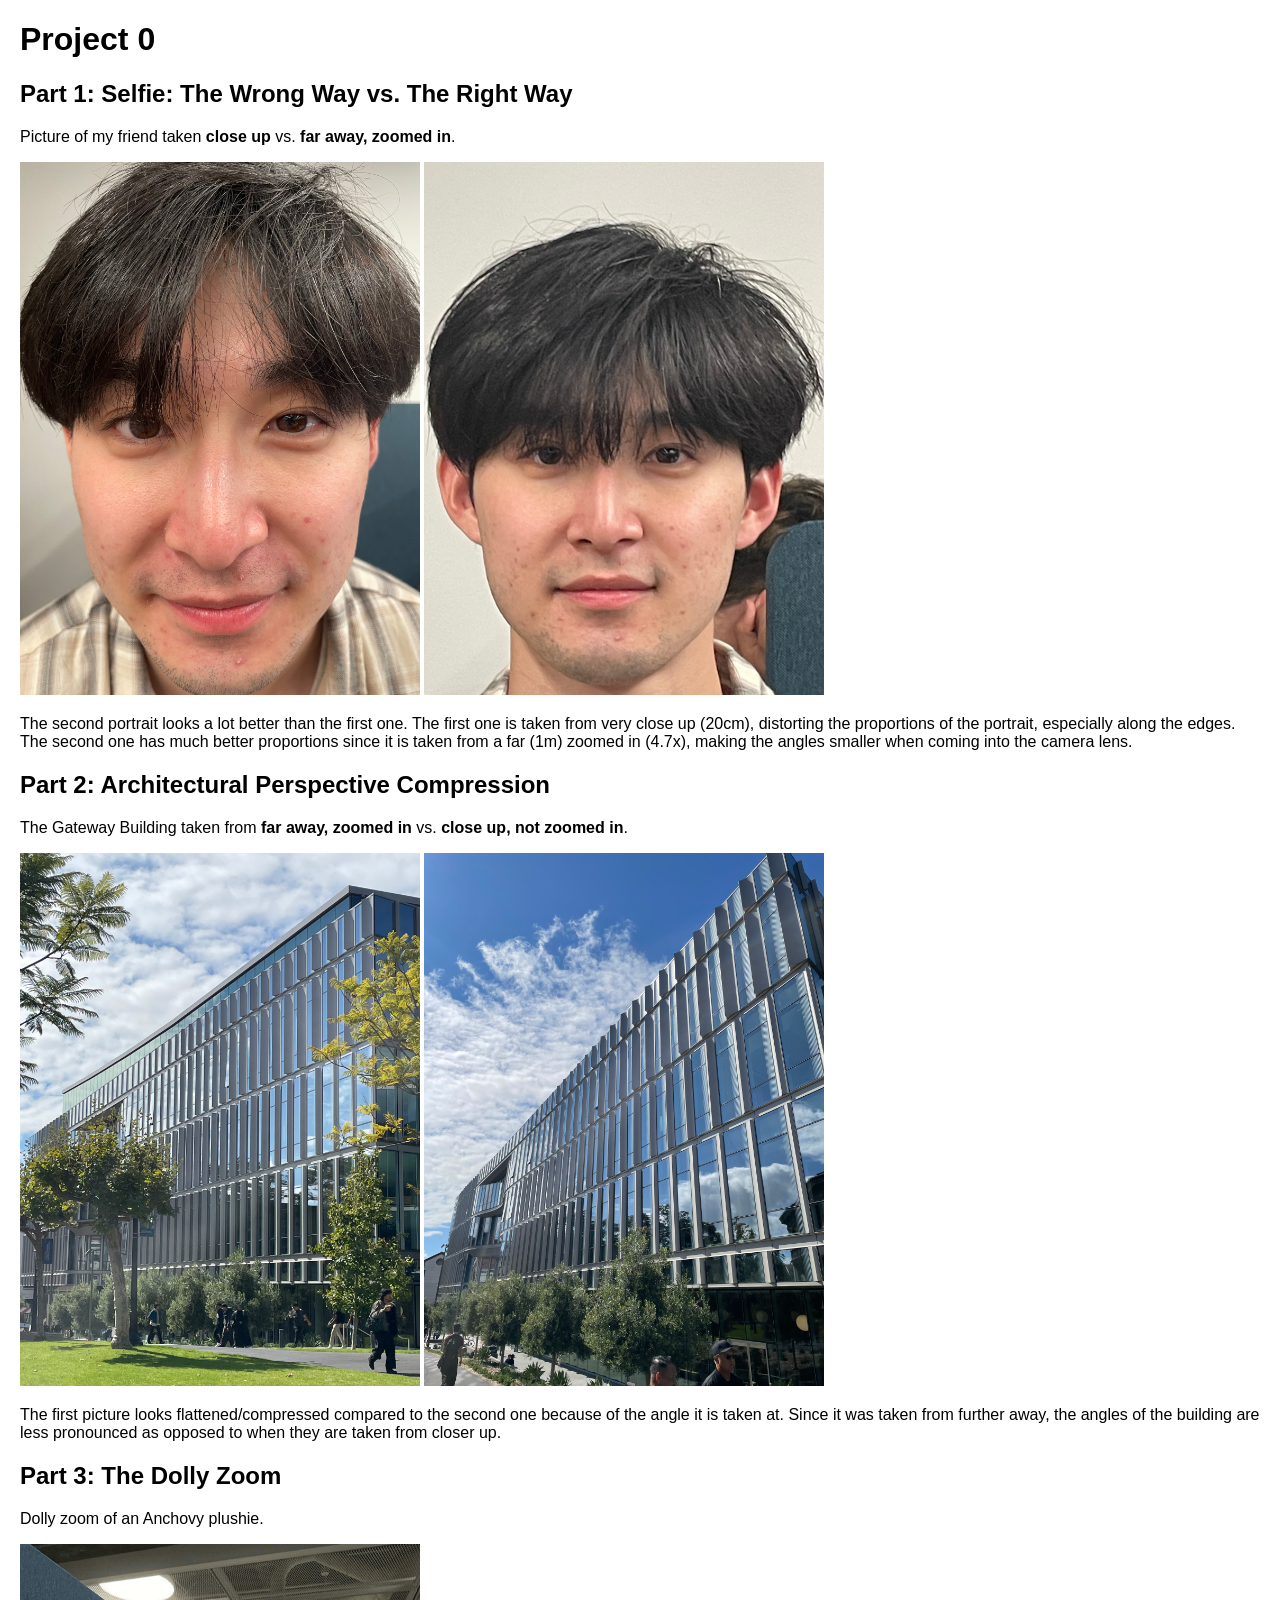
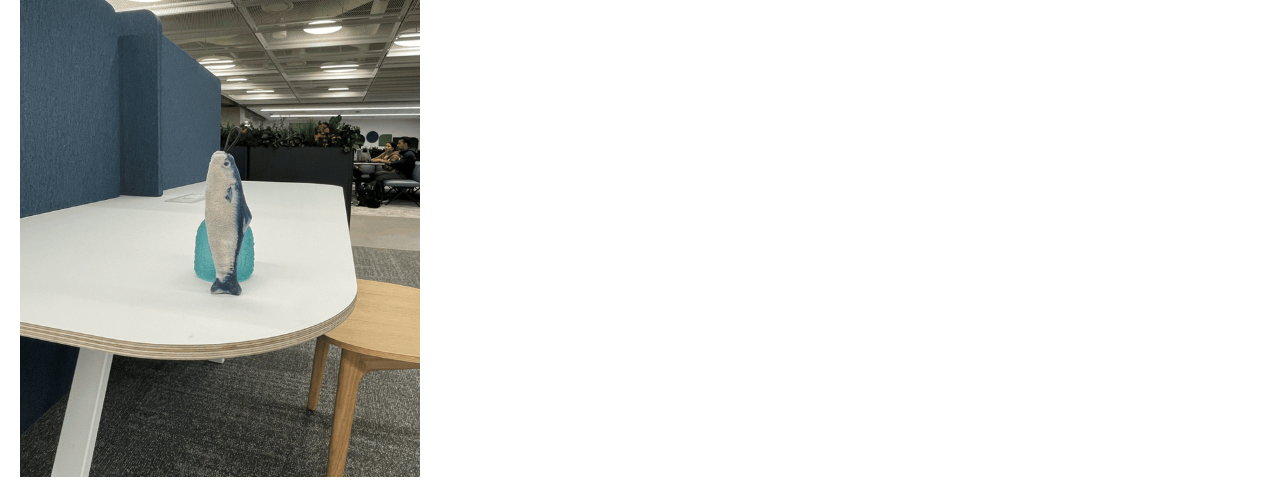
==== 0/index.html @ 537ea2cf "[proj0] Add images for all 3 parts" ====
<!DOCTYPE html>
<html>
<head>
    <title>Project 0</title>
    <style>
        body {
            font-family: Arial, sans-serif;
            margin: 20px;
        }
    </style>
</head>
<body>
    <h1>Project 0</h1>
    <h2>Part 1: Selfie: The Wrong Way vs. The Right Way</h2>
        <p>Picture of my friend taken <b>close up</b> vs. <b>far away, zoomed in</b>.</p>
        <img src="part-1-close-up.jpg" alt="Selfie up close" width="400">
        <img src="part-1-far-zoomed.jpg" alt="Selfie far away" width="400">
        <p>The second portrait looks a lot better than the first one. The first one is taken from very close up (20cm), distorting the proportions of the portrait, especially along the edges. The second one has much better proportions since it is taken from a far (1m) zoomed in (4.7x), making the angles smaller when coming into the camera lens.</p>
    <h2>Part 2: Architectural Perspective Compression</h2>
        <p>The Gateway Building taken from <b>far away, zoomed in</b> vs. <b>close up, not zoomed in</b>.</p>
        <img src="part-2-far-zoomed.jpg" alt="Gateway far away" width="400">
        <img src="part-2-near-wide.jpg" alt="Gateway up close" width="400">
        <p>The first picture looks flattened/compressed compared to the second one because of the angle it is taken at. Since it was taken from further away, the angles of the building are less pronounced as opposed to when they are taken from closer up.</p>
    <h2>Part 3: The Dolly Zoom</h2>
        <p>Dolly zoom of an Anchovy plushie.</p>
        <img src="part-3-dolly-zoom.gif" alt="Anchovy plushie dolly zoom" width="400">
</body>
</html>
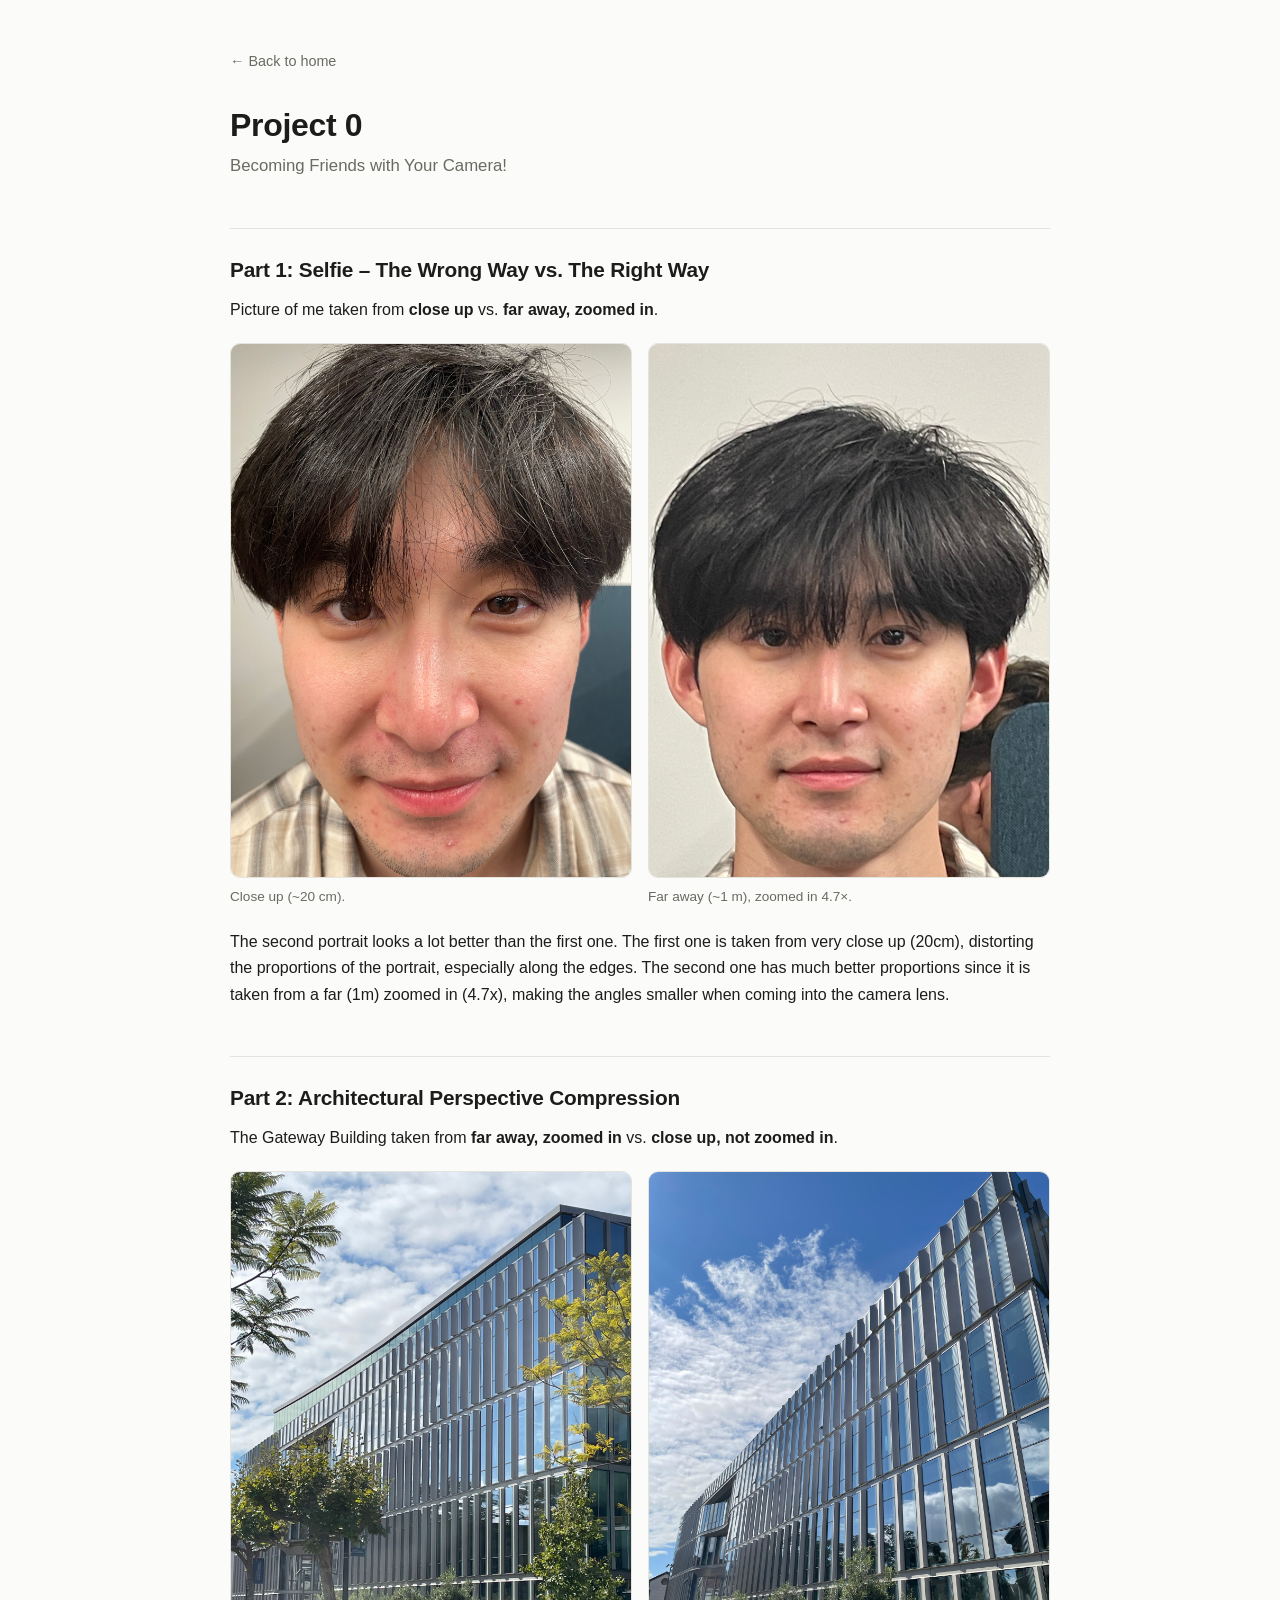
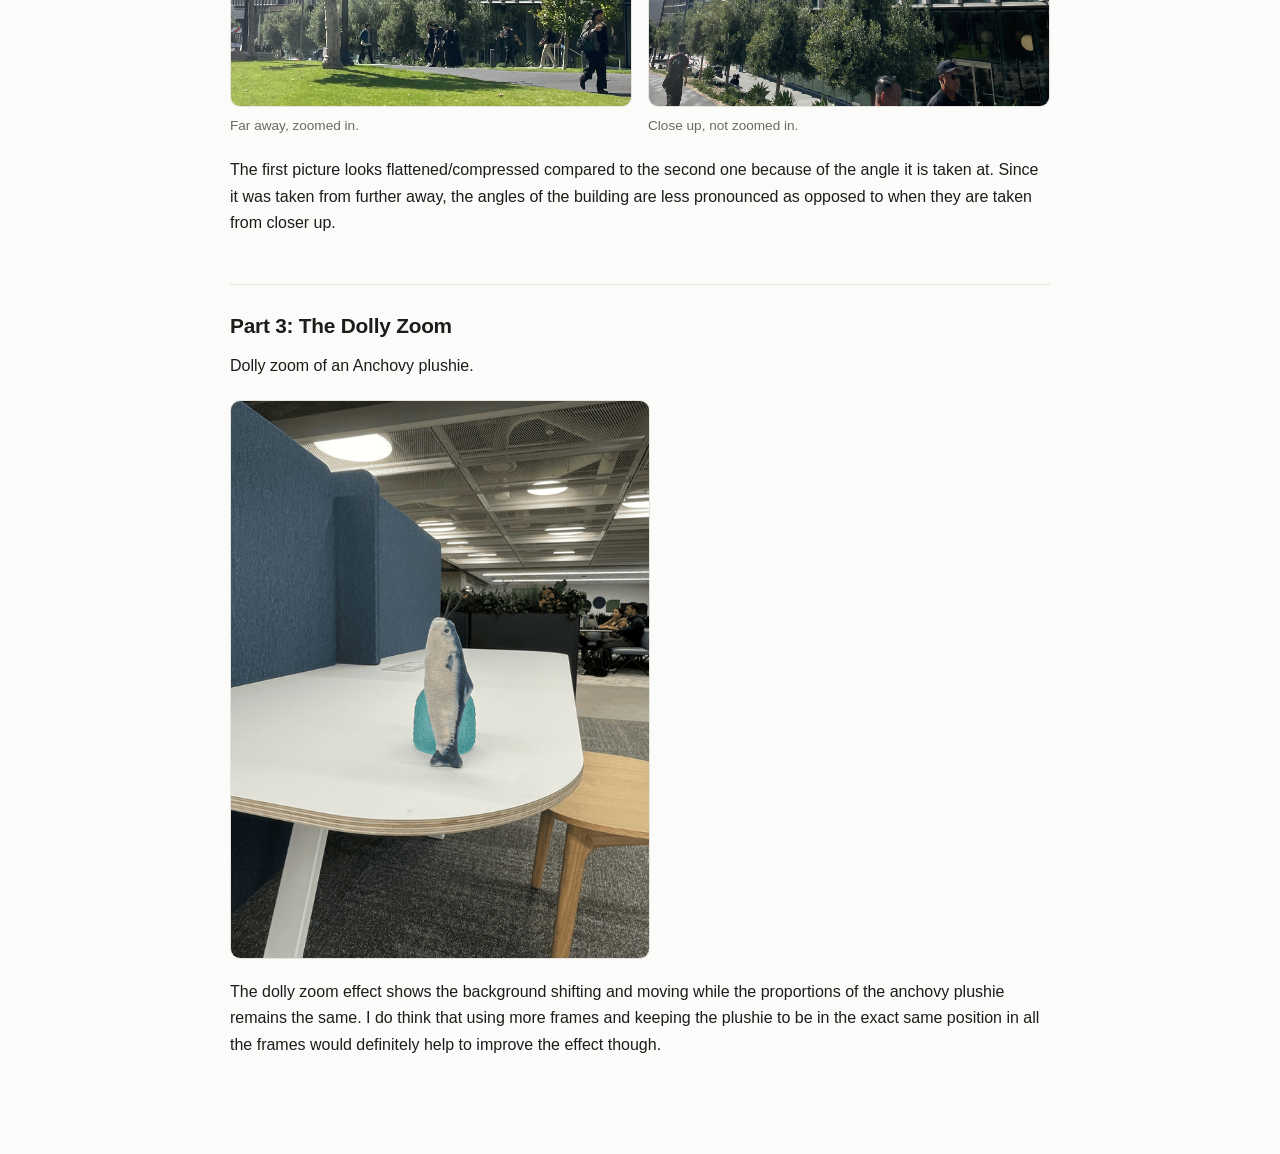
==== commit d1c1d0bc: "[proj0] Add styling for website" ====
--- a/0/index.html
+++ b/0/index.html
@@ -1,28 +1,52 @@
 <!DOCTYPE html>
-<html>
+<html lang="en">
 <head>
-    <title>Project 0</title>
-    <style>
-        body {
-            font-family: Arial, sans-serif;
-            margin: 20px;
-        }
-    </style>
+    <meta charset="utf-8">
+    <meta name="viewport" content="width=device-width, initial-scale=1">
+    <meta name="robots" content="noindex, nofollow">
+    <title>Project 0 — Sun Min Kim</title>
+    <link rel="stylesheet" href="../style.css">
 </head>
 <body>
-    <h1>Project 0</h1>
-    <h2>Part 1: Selfie: The Wrong Way vs. The Right Way</h2>
-        <p>Picture of my friend taken <b>close up</b> vs. <b>far away, zoomed in</b>.</p>
-        <img src="part-1-close-up.jpg" alt="Selfie up close" width="400">
-        <img src="part-1-far-zoomed.jpg" alt="Selfie far away" width="400">
+    <div class="container">
+        <a class="backlink" href="../index.html">&larr; Back to home</a>
+        <h1>Project 0</h1>
+        <p class="subtitle">Becoming Friends with Your Camera!</p>
+
+        <h2>Part 1: Selfie – The Wrong Way vs. The Right Way</h2>
+        <p>Picture of me taken from <b>close up</b> vs. <b>far away, zoomed in</b>.</p>
+        <div class="pair">
+            <figure>
+                <img src="part-1-close-up.jpg" alt="Selfie up close">
+                <figcaption>Close up (~20 cm).</figcaption>
+            </figure>
+            <figure>
+                <img src="part-1-far-zoomed.jpg" alt="Selfie far away">
+                <figcaption>Far away (~1 m), zoomed in 4.7&times;.</figcaption>
+            </figure>
+        </div>
         <p>The second portrait looks a lot better than the first one. The first one is taken from very close up (20cm), distorting the proportions of the portrait, especially along the edges. The second one has much better proportions since it is taken from a far (1m) zoomed in (4.7x), making the angles smaller when coming into the camera lens.</p>
-    <h2>Part 2: Architectural Perspective Compression</h2>
+
+        <h2>Part 2: Architectural Perspective Compression</h2>
         <p>The Gateway Building taken from <b>far away, zoomed in</b> vs. <b>close up, not zoomed in</b>.</p>
-        <img src="part-2-far-zoomed.jpg" alt="Gateway far away" width="400">
-        <img src="part-2-near-wide.jpg" alt="Gateway up close" width="400">
+        <div class="pair">
+            <figure>
+                <img src="part-2-far-zoomed.jpg" alt="Gateway far away">
+                <figcaption>Far away, zoomed in.</figcaption>
+            </figure>
+            <figure>
+                <img src="part-2-near-wide.jpg" alt="Gateway up close">
+                <figcaption>Close up, not zoomed in.</figcaption>
+            </figure>
+        </div>
         <p>The first picture looks flattened/compressed compared to the second one because of the angle it is taken at. Since it was taken from further away, the angles of the building are less pronounced as opposed to when they are taken from closer up.</p>
-    <h2>Part 3: The Dolly Zoom</h2>
+
+        <h2>Part 3: The Dolly Zoom</h2>
         <p>Dolly zoom of an Anchovy plushie.</p>
-        <img src="part-3-dolly-zoom.gif" alt="Anchovy plushie dolly zoom" width="400">
+        <div class="single">
+            <img src="part-3-dolly-zoom.gif" alt="Anchovy plushie dolly zoom">
+        </div>
+        <p>The dolly zoom effect shows the background shifting and moving while the proportions of the anchovy plushie remains the same. I do think that using more frames and keeping the plushie to be in the exact same position in all the frames would definitely help to improve the effect though.</p>
+    </div>
 </body>
 </html>
--- a/style.css
+++ b/style.css
@@ -0,0 +1,123 @@
+:root {
+  --bg: #fbfbf9;
+  --surface: #ffffff;
+  --text: #1c1c1a;
+  --muted: #6a6a63;
+  --border: #e4e3dd;
+  --accent: #3a5a9c;
+}
+
+@media (prefers-color-scheme: dark) {
+  :root {
+    --bg: #16161a;
+    --surface: #1e1e23;
+    --text: #e9e9e6;
+    --muted: #a0a099;
+    --border: #33333b;
+    --accent: #8fb0e8;
+  }
+}
+
+* { box-sizing: border-box; }
+
+body {
+  margin: 0;
+  padding: 3rem 1.25rem 5rem;
+  font-family: -apple-system, BlinkMacSystemFont, "Segoe UI", Helvetica, Arial, sans-serif;
+  line-height: 1.65;
+  color: var(--text);
+  background: var(--bg);
+}
+
+.container {
+  max-width: 820px;
+  margin: 0 auto;
+}
+
+h1 {
+  font-size: 2rem;
+  line-height: 1.2;
+  margin: 0 0 0.5rem;
+  letter-spacing: -0.01em;
+}
+
+h2 {
+  font-size: 1.3rem;
+  margin: 3rem 0 0.4rem;
+  padding-top: 1.5rem;
+  border-top: 1px solid var(--border);
+  letter-spacing: -0.01em;
+}
+
+p { margin: 0.6rem 0 1rem; }
+
+a { color: var(--accent); }
+
+.subtitle {
+  color: var(--muted);
+  font-size: 1.05rem;
+  margin-top: 0;
+}
+
+.backlink {
+  display: inline-block;
+  margin-bottom: 2rem;
+  font-size: 0.9rem;
+  color: var(--muted);
+  text-decoration: none;
+}
+.backlink:hover { color: var(--accent); }
+
+.nav-list {
+  list-style: none;
+  padding: 0;
+  margin: 2rem 0 0;
+}
+.nav-list li { margin: 0.5rem 0; }
+.nav-list a {
+  display: block;
+  padding: 0.9rem 1.1rem;
+  background: var(--surface);
+  border: 1px solid var(--border);
+  border-radius: 10px;
+  text-decoration: none;
+  color: var(--text);
+  font-weight: 600;
+  transition: border-color 0.15s ease;
+}
+.nav-list a:hover { border-color: var(--accent); }
+
+.pair {
+  display: grid;
+  grid-template-columns: 1fr 1fr;
+  gap: 1rem;
+  margin: 1.25rem 0;
+}
+@media (max-width: 620px) {
+  .pair { grid-template-columns: 1fr; }
+}
+
+figure {
+  margin: 0;
+}
+
+figure img,
+.single img {
+  width: 100%;
+  height: auto;
+  display: block;
+  border-radius: 10px;
+  border: 1px solid var(--border);
+  background: var(--surface);
+}
+
+.single {
+  margin: 1.25rem 0;
+  max-width: 420px;
+}
+
+figcaption {
+  margin-top: 0.5rem;
+  font-size: 0.85rem;
+  color: var(--muted);
+}
